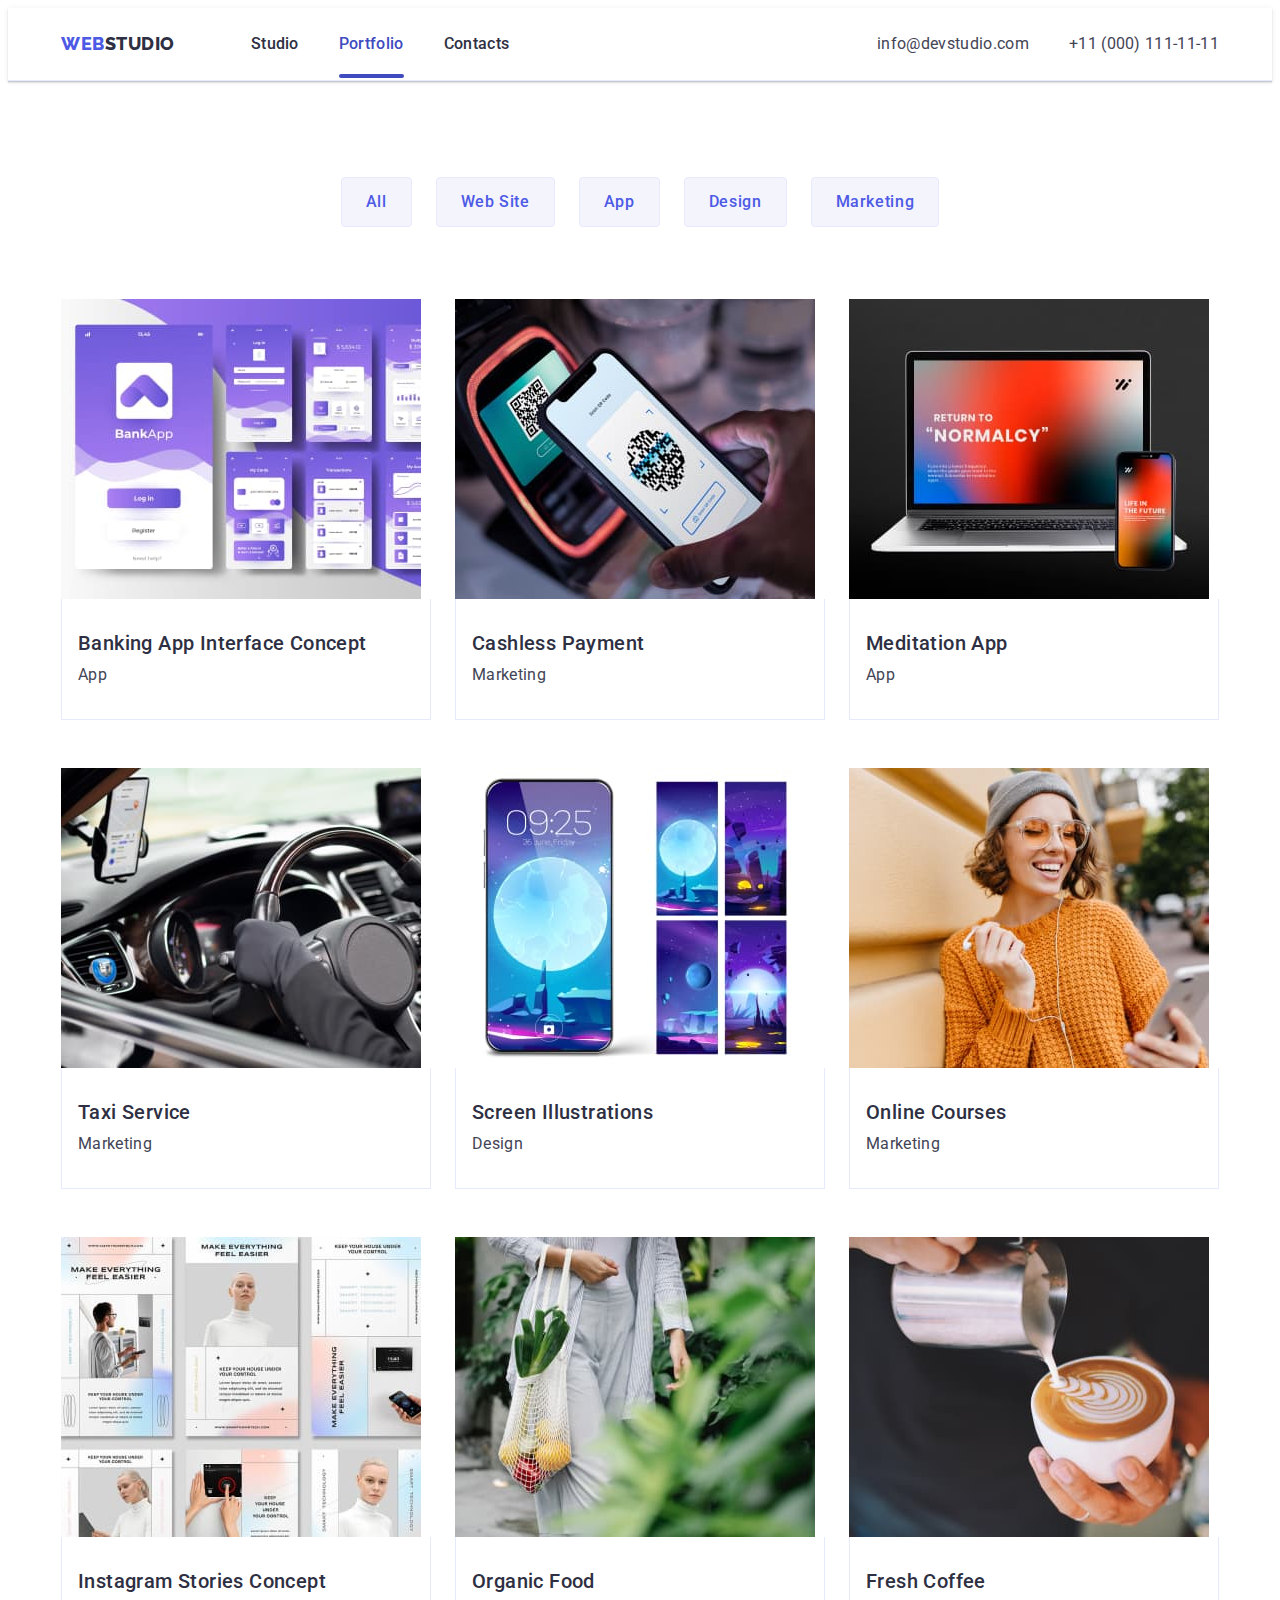
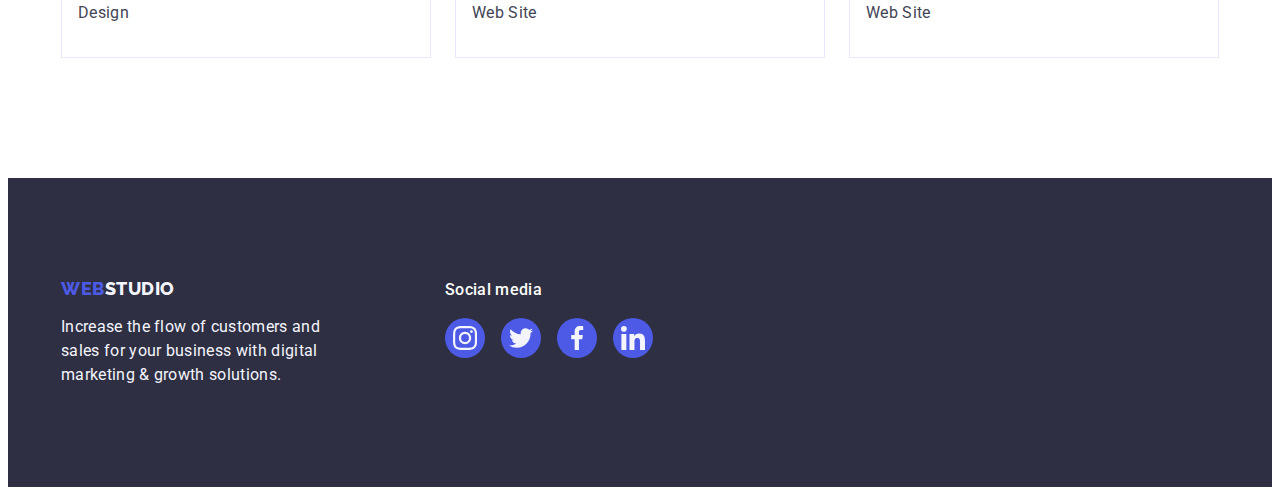
==== portfolio.html @ 6ff73c15 "Initial commit" ====
<!DOCTYPE html>
<html lang="en">
  <!-- HEAD -->

  <head>
    <meta charset="utf-8" />
    <meta name="description" content="a studio to promote your business" />
    <title>Portfolio</title>
    <link
      rel="stylesheet"
      href="https://cdnjs.cloudflare.com/ajax/libs/modern-normalize/2.0.0/modern-normalize.min.css"
      integrity="sha512-4xo8blKMVCiXpTaLzQSLSw3KFOVPWhm/TRtuPVc4WG6kUgjH6J03IBuG7JZPkcWMxJ5huwaBpOpnwYElP/m6wg=="
      crossorigin="anonymous"
      referrerpolicy="no-referrer"
    />
    <link rel="stylesheet" href="./css/styles.css" />
    <link rel="preconnect" href="https://fonts.googleapis.com" />
    <link rel="preconnect" href="https://fonts.gstatic.com" crossorigin />
    <link
      href="https://fonts.googleapis.com/css2?family=Raleway:wght@800&family=Roboto:wght@400;500;700;900&display=swap"
      rel="stylesheet"
    />
  </head>
  <!-- BODY -->

  <body>
    <!-- Header -->
    <header class="header-block">
      <div class="container header">
        <!-- Navigation links -->
        <nav class="nav-block">
          <!-- Logo link -->
          <a class="logo link" href="./index.html"
            >Web<span class="logo-part-two">Studio</span></a
          >
          <ul class="nav list">
            <li><a class="nav link" href="./index.html">Studio</a></li>
            <li>
              <a class="current nav link" href="./portfolio.html">Portfolio</a>
            </li>
            <li><a class="nav link" href="">Contacts</a></li>
          </ul>
        </nav>
        <address class="nav-address-block">
          <ul class="nav-address list">
            <li>
              <a class="address link" href="mailto:info@devstudio.com">
                info@devstudio.com</a
              >
            </li>
            <li>
              <a class="address link" href="tel:+110001111111"
                >+11 (000) 111-11-11</a
              >
            </li>
          </ul>
        </address>
      </div>
    </header>
    <!-- Main content -->
    <main>
      <section class="main-section">
        <div class="container main-portfolio">
          <h1 class="visually-hidden" hidden>Portfolio</h1>
          <!-- Filter button -->
          <ul class="filter-button list">
            <li><button class="all-btn" type="button">All</button></li>
            <li><button class="all-btn" type="button">Web Site</button></li>
            <li><button class="all-btn" type="button">App</button></li>
            <li><button class="all-btn" type="button">Design</button></li>
            <li><button class="all-btn" type="button">Marketing</button></li>
          </ul>
          <!-- Filter button results -->
          <ul class="row list">
            <li class="row-item">
              <a class="portfolio-photo-link link" href="">
                <div class="bestsellers-box">
                  <img
                    class="portfolio-img"
                    src="./images/portfolio/banking_img_1.jpg"
                    alt="Banking App Interface Concept"
                    width="360"
                    height="300"
                  />
                  <p class="owerlay">
                    14 Stylish and User-Friendly App Design Concepts · Task
                    Manager App · Calorie Tracker App · Exotic Fruit Ecommerce
                    App · Cloud Storage App
                  </p>
                </div>
                <div class="row-item-dscrp-container">
                  <h2 class="headline-fltr-results">
                    Banking App Interface Concept
                  </h2>
                  <p class="text-fltr-results">App</p>
                </div>
              </a>
            </li>
            <li class="row-item">
              <a class="portfolio-photo-link link" href="">
                <div class="bestsellers-box">
                <img
                  class="portfolio-img"
                  src="./images/portfolio/cashless_img_2.jpg"
                  alt="Cashless Payment"
                  width="360"
                  height="300"
                />
                <p class="owerlay">
                  14 Stylish and User-Friendly App Design Concepts · Task
                  Manager App · Calorie Tracker App · Exotic Fruit Ecommerce
                  App · Cloud Storage App
                </p>
              </div>
                <div class="row-item-dscrp-container">
                  <h2 class="headline-fltr-results">Cashless Payment</h2>
                  <p class="text-fltr-results">Marketing</p>
                </div>
              </a>
            </li>
            <li class="row-item">
              <a class="portfolio-photo-link link" href="">
                <div class="bestsellers-box">
                <img
                  class="portfolio-img"
                  src="./images/portfolio/meditation_img_3.jpg"
                  alt="Meditation App"
                  width="360"
                  height="300"
                />
                <p class="owerlay">
                  14 Stylish and User-Friendly App Design Concepts · Task
                  Manager App · Calorie Tracker App · Exotic Fruit Ecommerce
                  App · Cloud Storage App
                </p>
              </div>
                <div class="row-item-dscrp-container">
                  <h2 class="headline-fltr-results">Meditation App</h2>
                  <p class="text-fltr-results">App</p>
                </div>
              </a>
            </li>
            <li class="row-item">
              <a class="portfolio-photo-link link" href="">
                <div class="bestsellers-box">
                <img
                  class="portfolio-img"
                  src="./images/portfolio/taxi_img_4.jpg"
                  alt="Taxi Service"
                  width="360"
                  height="300"
                />
                <p class="owerlay">
                  14 Stylish and User-Friendly App Design Concepts · Task
                  Manager App · Calorie Tracker App · Exotic Fruit Ecommerce
                  App · Cloud Storage App
                </p>
              </div>
                <div class="row-item-dscrp-container">
                  <h2 class="headline-fltr-results">Taxi Service</h2>
                  <p class="text-fltr-results">Marketing</p>
                </div>
              </a>
            </li>
            <li class="row-item">
              <a class="portfolio-photo-link link" href="">
                <div class="bestsellers-box">
                <img
                  class="portfolio-img"
                  src="./images/portfolio/screen_img_5.jpg"
                  alt="Screen Illustrations"
                  width="360"
                  height="300"
                />
                <p class="owerlay">
                  14 Stylish and User-Friendly App Design Concepts · Task
                  Manager App · Calorie Tracker App · Exotic Fruit Ecommerce
                  App · Cloud Storage App
                </p>
              </div>
                <div class="row-item-dscrp-container">
                  <h2 class="headline-fltr-results">Screen Illustrations</h2>
                  <p class="text-fltr-results">Design</p>
                </div>
              </a>
            </li>
            <li class="row-item">
              <a class="portfolio-photo-link link" href="">
                <div class="bestsellers-box">
                <img
                  class="portfolio-img"
                  src="./images/portfolio/online_img_6.jpg"
                  alt="Online Courses"
                  width="360"
                  height="300"
                />
                <p class="owerlay">
                  14 Stylish and User-Friendly App Design Concepts · Task
                  Manager App · Calorie Tracker App · Exotic Fruit Ecommerce
                  App · Cloud Storage App
                </p>
              </div>
                <div class="row-item-dscrp-container">
                  <h2 class="headline-fltr-results">Online Courses</h2>
                  <p class="text-fltr-results">Marketing</p>
                </div>
              </a>
            </li>
            <li class="row-item">
              <a class="portfolio-photo-link link" href="">
                <div class="bestsellers-box">
                <img
                  class="portfolio-img"
                  src="./images/portfolio/instagram_img_7.jpg"
                  alt="Instagram Stories Concept"
                  width="360"
                  height="300"
                />
                <p class="owerlay">
                  14 Stylish and User-Friendly App Design Concepts · Task
                  Manager App · Calorie Tracker App · Exotic Fruit Ecommerce
                  App · Cloud Storage App
                </p>
              </div>
                <div class="row-item-dscrp-container">
                  <h2 class="headline-fltr-results">
                    Instagram Stories Concept
                  </h2>
                  <p class="text-fltr-results">Design</p>
                </div>
              </a>
            </li>
            <li class="row-item">
              <a class="portfolio-photo-link link" href="">
                <div class="bestsellers-box">
                <img
                  class="portfolio-img"
                  src="./images/portfolio/organic_img_8.jpg"
                  alt="Organic Food"
                  width="360"
                  height="300"
                />
                <p class="owerlay">
                  14 Stylish and User-Friendly App Design Concepts · Task
                  Manager App · Calorie Tracker App · Exotic Fruit Ecommerce
                  App · Cloud Storage App
                </p>
              </div>
                <div class="row-item-dscrp-container">
                  <h2 class="headline-fltr-results">Organic Food</h2>
                  <p class="text-fltr-results">Web Site</p>
                </div>
              </a>
            </li>
            <li class="row-item">
              <a class="portfolio-photo-link link" href="">
                <div class="bestsellers-box">
                <img
                  class="portfolio-img"
                  src="./images/portfolio/fresh_coffee_img_9.jpg"
                  alt="Fresh Coffee"
                  width="360"
                  height="300"
                />
                <p class="owerlay">
                  14 Stylish and User-Friendly App Design Concepts · Task
                  Manager App · Calorie Tracker App · Exotic Fruit Ecommerce
                  App · Cloud Storage App
                </p>
              </div>
                <div class="row-item-dscrp-container">
                  <h2 class="headline-fltr-results">Fresh Coffee</h2>
                  <p class="text-fltr-results">Web Site</p>
                </div>
              </a>
            </li>
          </ul>
        </div>
      </section>
    </main>
    <!-- Footer content -->
    <footer class="footer-section">
      <div class="container footer">
        <!-- Logo link -->
        <div class="footer-content">
          <a class="logo-footer link" href="./index.html"
            >Web<span class="footer-logo-part-two">Studio</span></a
          >
          <!-- Footer text -->
          <p class="footer-text">
            Increase the flow of customers and sales for your business with
            digital marketing & growth solutions.
          </p>
        </div>
        <div class="social-media-box">
          <p class="social-media-subtitle">Social media</p>
          <ul class="social-media-list list">
            <li class="social-media-item">
              <a class="social-media-icon-link" href="">
                <svg class="social-icon" width="24" height="24">
                  <use href="./images/icons.svg#icon-instagram"></use>
                </svg>
              </a>
            </li>
            <li class="social-media-item">
              <a class="social-media-icon-link" href="">
                <svg class="social-icon" width="24" height="24">
                  <use href="./images/icons.svg#icon-twitter"></use>
                </svg>
              </a>
            </li>
            <li class="social-media-item">
              <a class="social-media-icon-link" href="">
                <svg class="social-icon" width="24" height="24">
                  <use href="./images/icons.svg#icon-facebook"></use>
                </svg>
              </a>
            </li>
            <li class="social-media-item">
              <a class="social-media-icon-link" href="">
                <svg class="social-icon" width="24" height="24">
                  <use href="./images/icons.svg#icon-linkedinfooter"></use>
                </svg>
              </a>
            </li>
          </ul>
        </div>
      </div>
    </footer>
  </body>
</html>
---- css/styles.css ----
/* ROOT COLOR */
:root {
  --Iris: #4d5ae5;
  --OCEAN: #404bbf;
  --NAVY-BLUE: #2e2f42;
  --GREEN: #31d0aa;
  --SLATE: #434455;
  --LIGHT-SLATE: #8e8f99;
  --cornflower: #e7e9fc;
  --cloud: #f4f4fd;
  --NAVY-BLUE-modal: #2e2f42;
  --GREY: #2e2f42;
  --WHITE: #ffffff;
  --Dairy: #fcfcfc;
  --animation: 250ms cubic-bezier(0.4, 0, 0.2, 1);
}
/* BODY MAIN STYLES */
body {
  font-family: 'Roboto', sans-serif;
  color: var(--SLATE);
  background-color: var(--WHITE);
}
.link {
  text-decoration: none;
}
.list {
  list-style: none;
}
li {
  list-style: none;
}
h1,
h2,
h3,
p {
  margin: 0;
}
ul {
  margin: 0;
  padding: 0;
}
img {
  display: block;
}
.container {
  width: 1158px;
  margin: 0 auto;
  padding: 0 15px;
}
/* HOVER AND FOCUS */
.link:hover,
.link:focus,
.list > li > a:hover,
.list > li > a:focus {
  color: var(--OCEAN);
}

/* BUTTONS */
button {
  cursor: pointer;
}
.ord-btn {
  display: block;
  color: var(--white, #fff);
  font-size: 16px;
  font-weight: 500;
  line-height: 1.5;
  letter-spacing: 0.04em;
  background: var(--iris, #4d5ae5);
  font-family: 'Roboto', sans-serif;
  align-items: flex-start;
  gap: 10px;
  border: none;
  border-radius: 4px;
  box-shadow: 0px 4px 4px 0px rgba(0, 0, 0, 0.15);
  min-width: 169px;
  height: 56px;
  margin: 0 auto;
  transition: background-color var(--animation);
}
.ord-btn:hover,
.ord-btn:focus {
  color: var(--WHITE);
  background-color: var(--OCEAN);
}

/* HEADER MAIN STYLES */
.header-block {
  flex-shrink: 0;
  border-bottom: 1px solid var(--cornflower, #e7e9fc);
  background: var(--white, #fff);
  box-shadow: 0px 2px 1px rgba(46, 47, 66, 0.08),
    0px 1px 1px rgba(46, 47, 66, 0.16), 0px 1px 6px rgba(46, 47, 66, 0.08);
}
.container.header {
  display: flex;
}

.nav-block {
  display: flex;
  align-items: center;
}
.nav.list {
  display: flex;
  gap: 40px;
  padding: 24px 0;
}
.nav.link {
  padding: 24px 0;
}
.nav-address.list {
  display: flex;
  gap: 40px;
  align-items: center;
  padding: 24px 0;
}
.logo {
  margin-right: 76px;
  color: var(--iris, #4d5ae5);
  font-family: 'Raleway', sans-serif;
  font-size: 18px;
  font-weight: 800;
  line-height: 1.17;
  letter-spacing: 0.03em;
  text-transform: uppercase;
}
.logo-part-two {
  color: var(--NAVY-BLUE);
}
.logo-footer {
  display: inline-block;
  margin-bottom: 16px;
  color: var(--iris, #4d5ae5);
  font-family: 'Raleway', sans-serif;
  font-size: 18px;
  font-weight: 800;
  line-height: 1.17;
  letter-spacing: 0.03em;
  text-transform: uppercase;
}
.footer-logo-part-two {
  color: var(--cloud);
}
.nav {
  position: relative;
  color: var(--navyblue, #2e2f42);

  font-size: 16px;
  font-style: normal;
  font-weight: 500;
  line-height: 1.5;
  letter-spacing: 0.02em;
  transition: color var(--animation);
}
.current {
  color: var(--OCEAN);
}
.current::after {
  content: '';
  position: absolute;
  left: 0;
  bottom: -1px;
  width: 100%;
  height: 4px;
  color: var(--OCEAN);
  background-color: var(--OCEAN);
  border-radius: 2px;
  border: var(--ocean, #404bbf);
}
.nav-address-block {
  font-style: normal;
  margin-left: auto;
}
.address {
  color: var(--SLATE);
  font-size: 16px;
  font-weight: 400;
  line-height: 1.5;
  letter-spacing: 0.02em;
  transition: color var(--animation);
}
/* MAIN STYLES HOMEPAGE */
/* order-section */
.order-section {
  max-width: 1440px;
  margin: auto;
  padding: 188px 0;
  background: var(--navyblue, #2e2f42);
  background-image: linear-gradient(
      rgba(46, 47, 66, 0.7),
      rgba(46, 47, 66, 0.7)
    ),
    url(../images/hero/people-office1.jpg);
  background-repeat: no-repeat;
  background-position: center;
  background-size: cover;

  color: var(--WHITE);
  display: block;
}
.headline-one {
  color: var(--white, #fff);
  font-size: 56px;
  font-weight: 700;
  line-height: 1.07;
  letter-spacing: 0.02em;
  text-align: center;
  max-width: 496px;
  margin: 0 auto;
  margin-bottom: 48px;
}
/* service-description-section */
.service-description-section {
  padding: 120px 0;
}
.visually-hidden {
  position: absolute;
  width: 1px;
  height: 1px;
  margin: -1px;
  border: 0;
  padding: 0;
  white-space: nowrap;
  clip-path: inset(100%);
  clip: rect(0 0 0 0);
  overflow: hidden;
}
.container.service {
  flex-shrink: 0;
}
.service-description-item {
  width: calc((100% - 72px) / 4);
}
.icon-descrsption-blok {
  width: 264px;
  height: 112px;
  display: flex;
  margin-bottom: 8px;
  align-items: center;
  justify-content: center;
  flex-shrink: 0;
  border-radius: 4px;
  background: var(--cloud, #f4f4fd);
}
.service-description {
  display: flex;
  gap: 24px;
  justify-content: center;
  flex-wrap: wrap;
}
.service-description-text {
  color: var(--slate, #434455);
  font-size: 16px;
  font-weight: 400;
  line-height: 1.5;
  letter-spacing: 0.02em;
}
/* product-image-section */
.product-image-section {
  padding-bottom: 120px;
}
.container.product-image {
  display: block;
  flex-shrink: 0;
}
.product-img {
  width: 360px;
  height: 300px;
}
.product-img-list {
  display: flex;
  gap: 24px;
  flex-wrap: wrap;
}
.headline-two {
  color: var(--navyblue, #2e2f42);
  font-size: 36px;
  font-weight: 700;
  line-height: 1.11;
  letter-spacing: 0.02em;
  text-transform: capitalize;
  text-align: center;
  margin-bottom: 72px;
}
.product-image-item {
  display: inline-flex;
  flex-direction: column;
  align-items: flex-start;
  width: calc((100% - 48px) / 3);
}
/* team-list-section */
.team-list-section {
  padding: 120px 0;
  background: var(--cloud, #f4f4fd);
}
.item-container {
  padding: 32px 0;
}
.team {
  display: flex;
  gap: 24px;
  flex-wrap: wrap;
}
.team-item {
  border-radius: 0px 0px 4px 4px;
  background: var(--white, #fff);
  box-shadow: 0px 2px 1px 0px rgba(46, 47, 66, 0.08),
    0px 1px 1px 0px rgba(46, 47, 66, 0.16),
    0px 1px 6px 0px rgba(46, 47, 66, 0.08);
  width: calc((100% - 72px) / 4);
}
.headline-three {
  color: var(--navyblue, #2e2f42);
  font-size: 20px;
  font-weight: 500;
  line-height: 1.2;
  letter-spacing: 0.02em;
  margin-bottom: 8px;
}
.team-title {
  color: var(--navyblue, #2e2f42);
  font-size: 20px;
  font-weight: 500;
  line-height: 1.2;
  letter-spacing: 0.02em;
  margin-bottom: 8px;
  text-align: center;
}
.team-text {
  color: var(--slate, #434455);
  font-size: 16px;
  font-weight: 400;
  line-height: 1.5;
  letter-spacing: 0.02em;
  text-align: center;
  margin-bottom: 8px;
}

.icon-socials-item {
  display: inline;
}
.icon-socials-list.list {
  display: flex;
  justify-content: center;
  align-items: center;
  gap: 24px;
}
.icon-social {
  fill: var(--cloud);
}
.icon-socials-link {
  display: flex;
  justify-content: center;
  align-items: center;
  width: 40px;
  height: 40px;

  background-color: var(--Iris);
  border-radius: 50%;

  transition: background-color var(--animation);
}
.icon-socials-link:hover,
.icon-socials-link:focus {
  cursor: pointer;
  background-color: var(--OCEAN);
}

/* Costomes section */
.customers-section {
  padding: 120px 0;
}
.customers-section-box {
  display: block;
}
.costomers-title {
  margin-bottom: 72px;
  color: var(--navyblue, #2e2f42);
  text-align: center;
  font-size: 36px;
  font-style: normal;
  font-weight: 700;
  line-height: 1.11;

  letter-spacing: 0.02em;
  text-transform: capitalize;
}
.costomers-icon-list {
  display: flex;
  gap: 24px;
}
.costomers-icon-list .list {
  width: calc((100% - 120px) / 6);
  height: 88px;
}

.costomers-icon-link {
  display: flex;
  width: 100%;
  height: 100%;
  align-items: center;
  justify-content: center;
  color: var(--LIGHT-SLATE);
  border: 1px solid var(--lightslate, #8e8f99);
  border-radius: 4px;
  transition: border-color var(--animation), color var(--animation);
}
.costomers-icon-link:hover,
.costomers-icon-link:focus {
  cursor: pointer;
  fill: var(--OCEAN);
  border: 1px solid var(--lightslate, var(--OCEAN));
}
.costomers-icon {
  fill: currentColor;
}

/* SECTION STYLES PORTFOLIO PAGE */
.main-section {
  padding-top: 96px;
  padding-bottom: 120px;
}
.main-portfolio .list {
  display: flex;
}
.row {
  flex-wrap: wrap;
  row-gap: 48px;
  column-gap: 24px;
  justify-content: center;
}
.row-item {
  width: calc((100% - 48px) / 3);
  background: var(--white, #fff);
}
.filter-button {
  justify-content: center;
  gap: 24px;
  margin-bottom: 72px;
}
.all-btn {
  color: var(--iris, #4d5ae5);
  font-family: 'Roboto', sans-serif;
  font-size: 16px;
  font-weight: 500;
  line-height: 1.5;
  letter-spacing: 0.04em;
  background: var(--cloud, #f4f4fd);
  padding: 12px 24px;
  border: 1px solid #e7e9fc;
  border-radius: 4px;
  transition: color var(--animation), background-color var(--animation),
    border-color var(--animation), box-shadow var(--animation);
}
.all-btn:hover,
.all-btn:focus {
  border: 1px solid transparent;
  color: var(--WHITE);
  background-color: var(--OCEAN);
  box-shadow: 0px 3px 1px rgba(0, 0, 0, 0.1), 0px 2px 1px rgba(0, 0, 0, 0.08),
    0px 2px 2px rgba(0, 0, 0, 0.12);
}
.row-item-dscrp-container {
  padding: 32px 16px;
  border: 1px solid var(--cornflower, #e7e9fc);
  border-top: none;
}
.portfolio-photo-link {
  display: block;
  transition: box-shadow var(--animation);
}
.portfolio-photo-link:hover,
.portfolio-photo-link:focus {
  box-shadow: 0px 1px 6px rgba(46, 47, 66, 0.08),
    0px 1px 1px rgba(46, 47, 66, 0.16), 0px 2px 1px rgba(46, 47, 66, 0.08);
}
.portfolio-photo-link:hover .owerlay {
  transform: translateY(0%);
}
.portfolio-photo-link:focus .owerlay {
  transform: translateY(0%);
}
.bestsellers-box {
  position: relative;
  overflow: hidden;
}
.portfolio-img {
  width: 360px;
  height: 300px;
  flex-shrink: 0;
}
.owerlay {
  position: absolute;
  top: 0;
  font-size: 16px;
  line-height: 1.5;
  letter-spacing: 0.02em;
  color: var(--cloud);
  padding: 40px 32px;
  background-color: var(--Iris);
  width: 100%;
  height: 100%;
  transform: translateY(100%);
  transition: transform var(--animation);
}
.overlay::before {
  content: '';
  position: absolute;
  top: 0;
  left: 0;
  z-index: -1;
  width: 100%;
  height: 100%;
}
.headline-fltr-results {
  color: var(--navyblue, #2e2f42);
  font-size: 20px;
  font-weight: 500;
  line-height: 1.2;
  letter-spacing: 0.02em;
  margin-bottom: 8px;
}
.text-fltr-results {
  color: var(--slate, #434455);
  font-size: 16px;
  font-weight: 400;
  line-height: 1.5;
  letter-spacing: 0.02em;
}
/* FOOTER */
.footer-section {
  padding: 100px 0;
  background: var(--navyblue, #2e2f42);
}
.footer-content {
  align-items: baseline;
  margin-right: 120px;
}
.footer-text {
  color: var(--cloud, #f4f4fd);
  font-size: 16px;
  font-style: normal;
  font-weight: 400;
  line-height: 24px;
  letter-spacing: 0.32px;
}
.footer {
  display: flex;
  align-items: baseline;
}
.logo-footer {
  display: inline-block;
  margin-bottom: 16px;
}
.footer-text {
  display: block;
  width: 264px;
}
.social-media-box {
}

.social-media-subtitle {
  margin-bottom: 16px;
  color: var(--white, #fff);

  font-size: 16px;
  font-weight: 500;
  line-height: 1.5;
  letter-spacing: 0.02em;
}
.social-media-list.list {
  display: flex;
  gap: 16px;
}
.social-media-item {
  width: 40px;
  height: 40px;
}
.social-media-icon-link {
  display: flex;
  justify-content: center;
  align-items: center;
  width: 100%;
  height: 100%;

  background-color: var(--Iris);
  border-radius: 50%;
  transition: background-color var(--animation);

  fill: var(--CLOUD);
}

.social-media-icon-link:hover,
.social-media-icon-link:focus {
  background-color: var(--GREEN);
}
.social-icon {
  fill: var(--cloud);
}
/* Modal window*/
.backdrop {
  position: fixed;
  top: 0;
  left: 0;

  width: 100%;
  height: 100%;

  background-color: var(--navyblue-modal, rgba(46, 47, 66, 0.4));
  backdrop-filter: blur(1px);

  transition: opacity var(--animation), visibility var(--animation);
}
.backdrop.is-hidden {
  opacity: 0;
  visibility: hidden;
  pointer-events: none;
}
.modal {
  position: absolute;
  top: 50%;
  left: 50%;
  transform: translate(-50%, -50%) scale(1);

  width: 408px;
  min-height: 584px;
  flex-shrink: 0;
  padding: 0 24px 24px 24px;

  border-radius: 4px;
  background: var(--dairy, #fcfcfc);
  box-shadow: 0px 2px 1px 0px rgba(0, 0, 0, 0.2),
    0px 1px 3px 0px rgba(0, 0, 0, 0.12), 0px 1px 1px 0px rgba(0, 0, 0, 0.14);
  transition: transform var(--animation);
}
.backdrop.is-hidden .modal {
  transform: translateX(-50%) translateY(-70%);
  opacity: 1;
}
.modal-btn {
  position: absolute;
  top: 24px;
  right: 24px;
  display: flex;
  justify-content: center;
  align-items: center;
  width: 24px;
  height: 24px;
  padding: 0;
  background-color: var(--cornflower, #e7e9fc);
  stroke-width: 1px;
  border-radius: 50%;
  border: 1px solid rgba(0, 0, 0, 0.1);
  transition: background-color var(--animation), border var(--animation);
}
.modal-btn:hover,
.modal-btn:focus {
  border: none;
  fill: var(--WHITE);
  background-color: var(--ocean, #404bbf);
}
.modal-btn-icon {
  cursor: pointer;
  transition: fill var(--animation);
}
.mobal-title {
  display: block;
  margin-top: 72px;
  margin-bottom: 16px;
  width: 360px;
  color: var(--navyblue, #2e2f42);
  text-align: center;

  font-size: 16px;
  font-style: normal;
  font-weight: 500;
  line-height: 24px;
  letter-spacing: 0.32px;
}
.modal-form {
}
.modal-form-box {
  display: block;
  position: relative;
  margin-bottom: 8px;
}
.modal-form-label {
  display: block;
  margin-bottom: 8px;
}
.modal-form-label-text {
  display: block;
  margin-bottom: 4px;
  color: var(--lightslate, #8e8f99);

  line-height: 14px;
  letter-spacing: 0.48px;
}
.modal-input {
  width: 100%;
  height: 40px;
  padding: 8px 0 8px 38px;

  font-size: 18px;

  border-radius: 4px;
  outline: transparent;
  border: 1px solid var(--navyblue-modal, rgba(46, 47, 66, 0.4));
  transition: border-color var(--animation);
}
.modal-input:focus {
  border-color: var(--iris, #4d5ae5);
}
.modal-icon {
  position: absolute;
  bottom: 8px;
  left: 16px;
  fill: var(--NAVY-BLUE);
  transition: fill var(--animation);
}
.modal-input:focus + .modal-icon {
  fill: var(--Iris);
}
.modal-comment {
  width: 100%;
  height: 120px;
  resize: none;

  padding-top: 8px;
  padding-left: 16px;

  font-size: 18px;

  border-radius: 4px;
  outline: transparent;
  border: 1px solid var(--navyblue-modal, rgba(46, 47, 66, 0.4));
  transition: border-color var(--animation);
}
.modal-comment:focus {
  border-color: var(--iris, #4d5ae5);
}
.modal-btn-send {
  display: block;
  padding: 16px 32px;
  align-items: flex-start;
  gap: 10px;

  color: var(--white, #FFF);
  text-align: center;
  /* Button Text */
 
  font-size: 16px;
 
  font-weight: 500;
  line-height: 24px; /* 150% */
  letter-spacing: 0.64px;

  border-radius: 4px;
  background: var(--iris, #4d5ae5);
  box-shadow: 0px 4px 4px 0px rgba(0, 0, 0, 0.15);
}
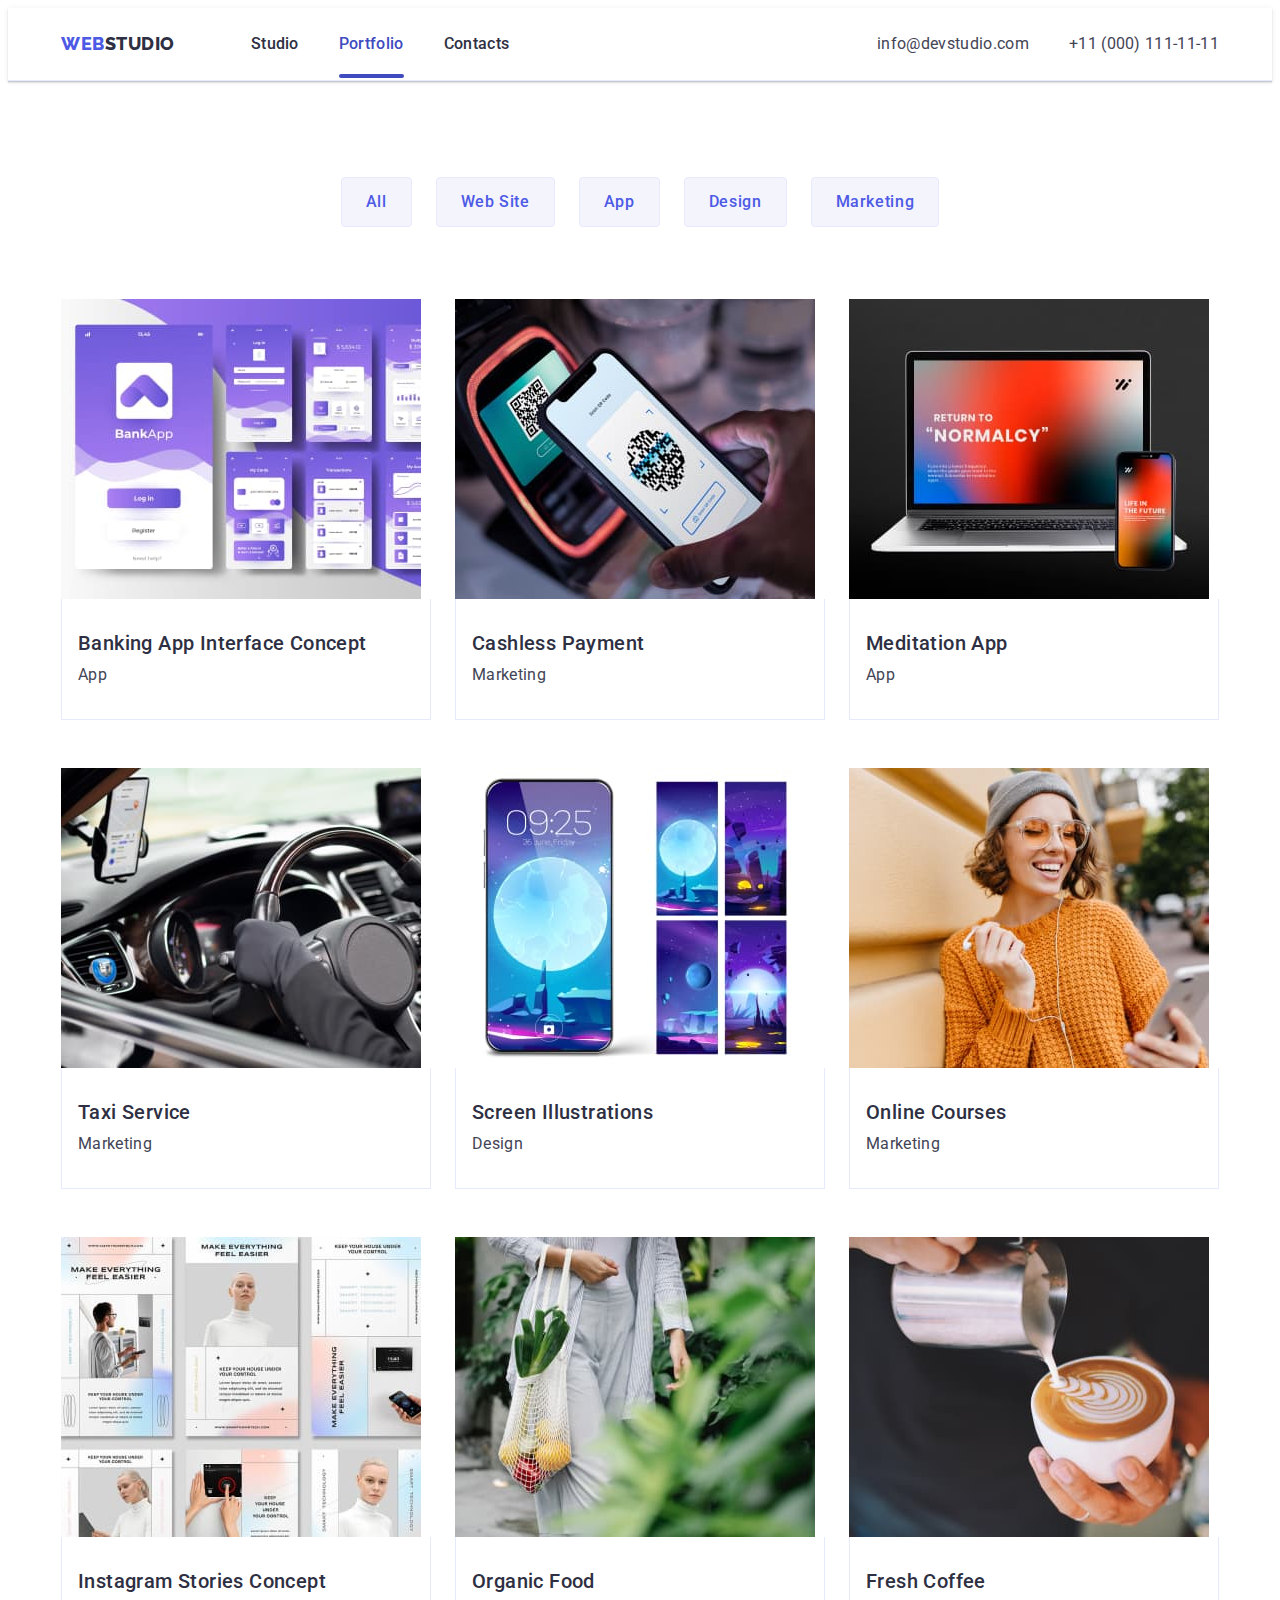
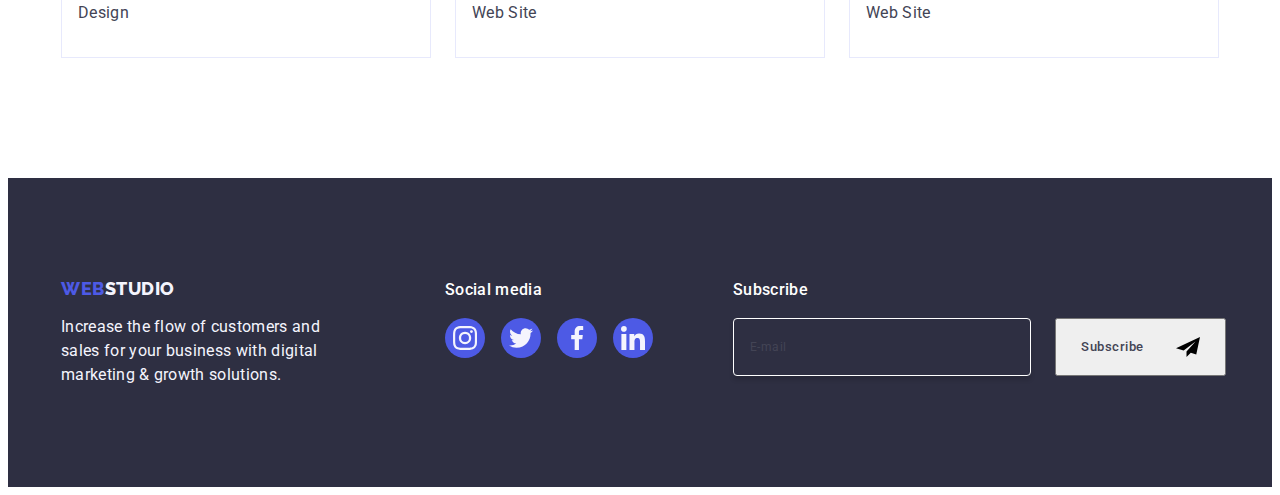
==== commit f76f76bc: "footer" ====
--- a/portfolio.html
+++ b/portfolio.html
@@ -99,19 +99,19 @@
             <li class="row-item">
               <a class="portfolio-photo-link link" href="">
                 <div class="bestsellers-box">
-                <img
-                  class="portfolio-img"
-                  src="./images/portfolio/cashless_img_2.jpg"
-                  alt="Cashless Payment"
-                  width="360"
-                  height="300"
-                />
-                <p class="owerlay">
-                  14 Stylish and User-Friendly App Design Concepts · Task
-                  Manager App · Calorie Tracker App · Exotic Fruit Ecommerce
-                  App · Cloud Storage App
-                </p>
-              </div>
+                  <img
+                    class="portfolio-img"
+                    src="./images/portfolio/cashless_img_2.jpg"
+                    alt="Cashless Payment"
+                    width="360"
+                    height="300"
+                  />
+                  <p class="owerlay">
+                    14 Stylish and User-Friendly App Design Concepts · Task
+                    Manager App · Calorie Tracker App · Exotic Fruit Ecommerce
+                    App · Cloud Storage App
+                  </p>
+                </div>
                 <div class="row-item-dscrp-container">
                   <h2 class="headline-fltr-results">Cashless Payment</h2>
                   <p class="text-fltr-results">Marketing</p>
@@ -121,19 +121,19 @@
             <li class="row-item">
               <a class="portfolio-photo-link link" href="">
                 <div class="bestsellers-box">
-                <img
-                  class="portfolio-img"
-                  src="./images/portfolio/meditation_img_3.jpg"
-                  alt="Meditation App"
-                  width="360"
-                  height="300"
-                />
-                <p class="owerlay">
-                  14 Stylish and User-Friendly App Design Concepts · Task
-                  Manager App · Calorie Tracker App · Exotic Fruit Ecommerce
-                  App · Cloud Storage App
-                </p>
-              </div>
+                  <img
+                    class="portfolio-img"
+                    src="./images/portfolio/meditation_img_3.jpg"
+                    alt="Meditation App"
+                    width="360"
+                    height="300"
+                  />
+                  <p class="owerlay">
+                    14 Stylish and User-Friendly App Design Concepts · Task
+                    Manager App · Calorie Tracker App · Exotic Fruit Ecommerce
+                    App · Cloud Storage App
+                  </p>
+                </div>
                 <div class="row-item-dscrp-container">
                   <h2 class="headline-fltr-results">Meditation App</h2>
                   <p class="text-fltr-results">App</p>
@@ -143,19 +143,19 @@
             <li class="row-item">
               <a class="portfolio-photo-link link" href="">
                 <div class="bestsellers-box">
-                <img
-                  class="portfolio-img"
-                  src="./images/portfolio/taxi_img_4.jpg"
-                  alt="Taxi Service"
-                  width="360"
-                  height="300"
-                />
-                <p class="owerlay">
-                  14 Stylish and User-Friendly App Design Concepts · Task
-                  Manager App · Calorie Tracker App · Exotic Fruit Ecommerce
-                  App · Cloud Storage App
-                </p>
-              </div>
+                  <img
+                    class="portfolio-img"
+                    src="./images/portfolio/taxi_img_4.jpg"
+                    alt="Taxi Service"
+                    width="360"
+                    height="300"
+                  />
+                  <p class="owerlay">
+                    14 Stylish and User-Friendly App Design Concepts · Task
+                    Manager App · Calorie Tracker App · Exotic Fruit Ecommerce
+                    App · Cloud Storage App
+                  </p>
+                </div>
                 <div class="row-item-dscrp-container">
                   <h2 class="headline-fltr-results">Taxi Service</h2>
                   <p class="text-fltr-results">Marketing</p>
@@ -165,19 +165,19 @@
             <li class="row-item">
               <a class="portfolio-photo-link link" href="">
                 <div class="bestsellers-box">
-                <img
-                  class="portfolio-img"
-                  src="./images/portfolio/screen_img_5.jpg"
-                  alt="Screen Illustrations"
-                  width="360"
-                  height="300"
-                />
-                <p class="owerlay">
-                  14 Stylish and User-Friendly App Design Concepts · Task
-                  Manager App · Calorie Tracker App · Exotic Fruit Ecommerce
-                  App · Cloud Storage App
-                </p>
-              </div>
+                  <img
+                    class="portfolio-img"
+                    src="./images/portfolio/screen_img_5.jpg"
+                    alt="Screen Illustrations"
+                    width="360"
+                    height="300"
+                  />
+                  <p class="owerlay">
+                    14 Stylish and User-Friendly App Design Concepts · Task
+                    Manager App · Calorie Tracker App · Exotic Fruit Ecommerce
+                    App · Cloud Storage App
+                  </p>
+                </div>
                 <div class="row-item-dscrp-container">
                   <h2 class="headline-fltr-results">Screen Illustrations</h2>
                   <p class="text-fltr-results">Design</p>
@@ -187,19 +187,19 @@
             <li class="row-item">
               <a class="portfolio-photo-link link" href="">
                 <div class="bestsellers-box">
-                <img
-                  class="portfolio-img"
-                  src="./images/portfolio/online_img_6.jpg"
-                  alt="Online Courses"
-                  width="360"
-                  height="300"
-                />
-                <p class="owerlay">
-                  14 Stylish and User-Friendly App Design Concepts · Task
-                  Manager App · Calorie Tracker App · Exotic Fruit Ecommerce
-                  App · Cloud Storage App
-                </p>
-              </div>
+                  <img
+                    class="portfolio-img"
+                    src="./images/portfolio/online_img_6.jpg"
+                    alt="Online Courses"
+                    width="360"
+                    height="300"
+                  />
+                  <p class="owerlay">
+                    14 Stylish and User-Friendly App Design Concepts · Task
+                    Manager App · Calorie Tracker App · Exotic Fruit Ecommerce
+                    App · Cloud Storage App
+                  </p>
+                </div>
                 <div class="row-item-dscrp-container">
                   <h2 class="headline-fltr-results">Online Courses</h2>
                   <p class="text-fltr-results">Marketing</p>
@@ -209,19 +209,19 @@
             <li class="row-item">
               <a class="portfolio-photo-link link" href="">
                 <div class="bestsellers-box">
-                <img
-                  class="portfolio-img"
-                  src="./images/portfolio/instagram_img_7.jpg"
-                  alt="Instagram Stories Concept"
-                  width="360"
-                  height="300"
-                />
-                <p class="owerlay">
-                  14 Stylish and User-Friendly App Design Concepts · Task
-                  Manager App · Calorie Tracker App · Exotic Fruit Ecommerce
-                  App · Cloud Storage App
-                </p>
-              </div>
+                  <img
+                    class="portfolio-img"
+                    src="./images/portfolio/instagram_img_7.jpg"
+                    alt="Instagram Stories Concept"
+                    width="360"
+                    height="300"
+                  />
+                  <p class="owerlay">
+                    14 Stylish and User-Friendly App Design Concepts · Task
+                    Manager App · Calorie Tracker App · Exotic Fruit Ecommerce
+                    App · Cloud Storage App
+                  </p>
+                </div>
                 <div class="row-item-dscrp-container">
                   <h2 class="headline-fltr-results">
                     Instagram Stories Concept
@@ -233,19 +233,19 @@
             <li class="row-item">
               <a class="portfolio-photo-link link" href="">
                 <div class="bestsellers-box">
-                <img
-                  class="portfolio-img"
-                  src="./images/portfolio/organic_img_8.jpg"
-                  alt="Organic Food"
-                  width="360"
-                  height="300"
-                />
-                <p class="owerlay">
-                  14 Stylish and User-Friendly App Design Concepts · Task
-                  Manager App · Calorie Tracker App · Exotic Fruit Ecommerce
-                  App · Cloud Storage App
-                </p>
-              </div>
+                  <img
+                    class="portfolio-img"
+                    src="./images/portfolio/organic_img_8.jpg"
+                    alt="Organic Food"
+                    width="360"
+                    height="300"
+                  />
+                  <p class="owerlay">
+                    14 Stylish and User-Friendly App Design Concepts · Task
+                    Manager App · Calorie Tracker App · Exotic Fruit Ecommerce
+                    App · Cloud Storage App
+                  </p>
+                </div>
                 <div class="row-item-dscrp-container">
                   <h2 class="headline-fltr-results">Organic Food</h2>
                   <p class="text-fltr-results">Web Site</p>
@@ -255,19 +255,19 @@
             <li class="row-item">
               <a class="portfolio-photo-link link" href="">
                 <div class="bestsellers-box">
-                <img
-                  class="portfolio-img"
-                  src="./images/portfolio/fresh_coffee_img_9.jpg"
-                  alt="Fresh Coffee"
-                  width="360"
-                  height="300"
-                />
-                <p class="owerlay">
-                  14 Stylish and User-Friendly App Design Concepts · Task
-                  Manager App · Calorie Tracker App · Exotic Fruit Ecommerce
-                  App · Cloud Storage App
-                </p>
-              </div>
+                  <img
+                    class="portfolio-img"
+                    src="./images/portfolio/fresh_coffee_img_9.jpg"
+                    alt="Fresh Coffee"
+                    width="360"
+                    height="300"
+                  />
+                  <p class="owerlay">
+                    14 Stylish and User-Friendly App Design Concepts · Task
+                    Manager App · Calorie Tracker App · Exotic Fruit Ecommerce
+                    App · Cloud Storage App
+                  </p>
+                </div>
                 <div class="row-item-dscrp-container">
                   <h2 class="headline-fltr-results">Fresh Coffee</h2>
                   <p class="text-fltr-results">Web Site</p>
@@ -325,6 +325,25 @@
             </li>
           </ul>
         </div>
+        <div class="footer-container-subsckribe">
+          <p class="subsckribe-item">Subscribe</p>
+          <form class="subsckribe-form" name="subsckribe-form">
+            <label class="subsckribe-form-label">
+              <input
+                class="subsckribe-form-input"
+                type="email"
+                name="subsckribe-form-email"
+                placeholder="E-mail"
+              />
+            </label>
+            <button class="button footer-button" type="submit">
+              Subscribe
+              <svg class="footer-button-icon" width="24" height="24">
+                <use href="./images/icons.svg#icon-frame-footer"></use>
+              </svg>
+            </button>
+          </form>
+        </div>
       </div>
     </footer>
   </body>
--- a/css/styles.css
+++ b/css/styles.css
@@ -13,6 +13,8 @@
   --WHITE: #ffffff;
   --Dairy: #fcfcfc;
   --animation: 250ms cubic-bezier(0.4, 0, 0.2, 1);
+  --primary-line-height: 1.5;
+  --primary-letter-spacing: 0.02em;
 }
 /* BODY MAIN STYLES */
 body {
@@ -68,8 +70,6 @@
   letter-spacing: 0.04em;
   background: var(--iris, #4d5ae5);
   font-family: 'Roboto', sans-serif;
-  align-items: flex-start;
-  gap: 10px;
   border: none;
   border-radius: 4px;
   box-shadow: 0px 4px 4px 0px rgba(0, 0, 0, 0.15);
@@ -557,6 +557,7 @@
   width: 264px;
 }
 .social-media-box {
+  margin-right: 80px;
 }
 
 .social-media-subtitle {
@@ -596,6 +597,59 @@
 }
 .social-icon {
   fill: var(--cloud);
+}
+/* Footer subsckribe form */
+.subsckribe-item {
+  color: var(--WHITE);
+  font-weight: 500;
+  line-height: 1.5;
+  letter-spacing: var(--primary-letter-spacing);
+  margin-bottom: 16px;
+}
+.subsckribe-form {
+  display: flex;
+  gap: 24px;
+}
+.subsckribe-form-input {
+  width: 264px;
+  height: 40px;
+  border-radius: 4px;
+  border: 1px solid var(--WHITE);
+  box-shadow: 0px 4px 4px 0px rgba(0, 0, 0, 0.15);
+  background-color: transparent;
+  padding: 8px 16px;
+  color: var(--primary-white-color);
+  font-size: 12px;
+  line-height: var(--primary-line-height);
+  letter-spacing: 0.04em;
+  transition: border-color 250ms cubic-bezier(0.4, 0, 0.2, 1);
+  outline: transparent;
+}
+
+.subsckribe-form-input:focus {
+  border-color: var(--OCEAN);
+}
+
+.subsckribe-form-input::placeholder {
+  color: currentColor;
+}
+.footer-button {
+  display: inline-flex;
+  justify-content: center;
+  margin: 0;
+  align-items: center;
+  min-width: 165px;
+  gap: 16px;
+  padding: 8px 24px;
+  color: var(--primary-white-color);
+  text-align: center;
+  font-weight: 500;
+  line-height: var(--primary-line-height);
+  letter-spacing: 0.04em;
+}
+
+.footer-button-icon {
+  margin-left: 16px;
 }
 /* Modal window*/
 .backdrop {
@@ -620,142 +674,221 @@
   position: absolute;
   top: 50%;
   left: 50%;
-  transform: translate(-50%, -50%) scale(1);
+
+  padding: 72px 24px 24px 24px;
+
+  transform: translate(-50%, -50%);
 
   width: 408px;
   min-height: 584px;
-  flex-shrink: 0;
-  padding: 0 24px 24px 24px;
-
   border-radius: 4px;
-  background: var(--dairy, #fcfcfc);
+  background: #fcfcfc;
   box-shadow: 0px 2px 1px 0px rgba(0, 0, 0, 0.2),
     0px 1px 3px 0px rgba(0, 0, 0, 0.12), 0px 1px 1px 0px rgba(0, 0, 0, 0.14);
   transition: transform var(--animation);
 }
-.backdrop.is-hidden .modal {
-  transform: translateX(-50%) translateY(-70%);
-  opacity: 1;
-}
+
 .modal-btn {
+  width: 24px;
+  height: 24px;
   position: absolute;
   top: 24px;
   right: 24px;
-  display: flex;
-  justify-content: center;
-  align-items: center;
-  width: 24px;
-  height: 24px;
+
+  border-radius: 50%;
+  border: 1px solid rgba(0, 0, 0, 0.1);
+  display: flex;
+  align-items: center;
+  justify-content: center;
   padding: 0;
   background-color: var(--cornflower, #e7e9fc);
-  stroke-width: 1px;
-  border-radius: 50%;
-  border: 1px solid rgba(0, 0, 0, 0.1);
-  transition: background-color var(--animation), border var(--animation);
-}
+  cursor: pointer;
+  fill: var(--NAVY-BLUE);
+  transition: background-color 250ms cubic-bezier(0.4, 0, 0.2, 1),
+    border 250ms cubic-bezier(0.4, 0, 0.2, 1);
+}
+
+.modal-btn-icon {
+  transition: fill 250ms cubic-bezier(0.4, 0, 0.2, 1);
+}
+
 .modal-btn:hover,
 .modal-btn:focus {
+  background-color: var(--OCEAN);
   border: none;
   fill: var(--WHITE);
-  background-color: var(--ocean, #404bbf);
-}
-.modal-btn-icon {
-  cursor: pointer;
-  transition: fill var(--animation);
-}
-.mobal-title {
-  display: block;
-  margin-top: 72px;
+}
+
+.modal-btn-icon:hover,
+.modal-btn-icon:focus {
+  fill: var(--WHITE);
+}
+
+input,
+textarea,
+button {
+  font-family: inherit;
+  line-height: inherit;
+}
+
+.modal-caption {
+  color: var(--GREY);
+  display: block;
   margin-bottom: 16px;
   width: 360px;
-  color: var(--navyblue, #2e2f42);
   text-align: center;
-
-  font-size: 16px;
-  font-style: normal;
-  font-weight: 500;
-  line-height: 24px;
-  letter-spacing: 0.32px;
-}
-.modal-form {
-}
-.modal-form-box {
-  display: block;
+  font-weight: 500;
+  line-height: var(--primary-line-height);
+  letter-spacing: var(--primary-letter-spacing);
+}
+.modal-label {
+  margin-bottom: 8px;
+}
+
+.modal-label-comment {
+  margin-bottom: 16px;
+}
+.modal-input {
   position: relative;
-  margin-bottom: 8px;
-}
-.modal-form-label {
-  display: block;
-  margin-bottom: 8px;
-}
-.modal-form-label-text {
-  display: block;
+}
+
+.modal-form-field {
+  display: block;
+  color: var(--LIGHT-SLATE);
+  font-size: 12px;
+  line-height: 1.17;
+  letter-spacing: 0.04em;
   margin-bottom: 4px;
-  color: var(--lightslate, #8e8f99);
-
-  line-height: 14px;
-  letter-spacing: 0.48px;
-}
-.modal-input {
+}
+
+.modal-form-input {
   width: 100%;
   height: 40px;
-  padding: 8px 0 8px 38px;
-
+  border: 1px solid rgba(46, 47, 66, 0.4);
+  border-radius: 4px;
+  background-color: transparent;
+
+  padding-left: 38px;
+
+  outline: transparent;
+  transition: border-color 250ms cubic-bezier(0.4, 0, 0.2, 1);
   font-size: 18px;
-
+}
+
+.modal-form-input:focus,
+.modal-form-comment:focus {
+  border-color: var(--Iris);
+}
+
+.modal-form-comment {
+  width: 100%;
+  height: 120px;
+  font-size: 12px;
+  line-height: 1.17;
+  letter-spacing: 0.04em;
+  color: var(--navyblue-modal, rgba(46, 47, 66, 0.4));
+  border: 1px solid rgba(46, 47, 66, 0.4);
   border-radius: 4px;
+  background-color: transparent;
+  padding: 8px 16px;
   outline: transparent;
-  border: 1px solid var(--navyblue-modal, rgba(46, 47, 66, 0.4));
-  transition: border-color var(--animation);
-}
-.modal-input:focus {
-  border-color: var(--iris, #4d5ae5);
-}
-.modal-icon {
+  resize: none;
+  transition: border-color 250ms cubic-bezier(0.4, 0, 0.2, 1);
+}
+
+.modal-form-comment::placeholder {
+  color: var(--navyblue-modal, rgba(46, 47, 66, 0.4));
+}
+.modal-form-icone {
+  fill: var(--NAVY-BLUE);
   position: absolute;
   bottom: 8px;
+  transform: translateY(-50%);
+  transition: fill 250ms cubic-bezier(0.4, 0, 0.2, 1);
   left: 16px;
-  fill: var(--NAVY-BLUE);
-  transition: fill var(--animation);
-}
-.modal-input:focus + .modal-icon {
+  top: 50%;
+}
+
+.modal-form-input:focus + .modal-form-icone {
   fill: var(--Iris);
 }
-.modal-comment {
-  width: 100%;
-  height: 120px;
-  resize: none;
-
-  padding-top: 8px;
-  padding-left: 16px;
-
-  font-size: 18px;
-
+
+/* Agree */
+.modal-agreement {
+  margin-bottom: 24px;
+}
+
+.modal-form-checkbox {
+  width: 16px;
+  height: 16px;
+  border: 1px solid rgba(46, 47, 66, 0.4);
+}
+
+.modal-form-custom-chekbox {
+  width: 16px;
+  height: 16px;
+  border-radius: 2px;
+  border: 1px solid rgba(46, 47, 66, 0.4);
+  display: inline-flex;
+  align-items: center;
+  justify-content: center;
+  fill: transparent;
+  transition: background-color 250ms cubic-bezier(0.4, 0, 0.2, 1),
+    border 250ms cubic-bezier(0.4, 0, 0.2, 1),
+    fill 250ms cubic-bezier(0.4, 0, 0.2, 1);
+}
+
+.modal-form-checkbox-icon {
+  list-style: none;
+  padding: 0;
+  margin: 0;
+}
+.modal-form-checkbox:checked + .modal-form-text > .modal-form-custom-chekbox {
+  fill: var(--cloud);
+  background-color: var(--OCEAN);
+  border: none;
+}
+
+.modal-form-text {
+  display: block;
+  font-size: 12px;
+  line-height: 1.17;
+  letter-spacing: 0.04em;
+  color: var(--LIGHT-SLATE);
+}
+
+.modal-form-agreement-desc {
+  display: inline-flex;
+  align-items: center;
+  justify-content: center;
+  fill: transparent;
+  user-select: none;
+  transition: background-color 250ms cubic-bezier(0.4, 0, 0.2, 1),
+    border 250ms cubic-bezier(0.4, 0, 0.2, 1),
+    fill 250ms cubic-bezier(0.4, 0, 0.2, 1);
+}
+
+.modal-form-link {
+  color: var(--Iris);
+  text-decoration: underline;
+}
+
+.form-button {
+  display: block;
+  min-width: 169px;
+  height: 56px;
+  margin: 0 auto;
+  padding: 16px 32px;
   border-radius: 4px;
-  outline: transparent;
-  border: 1px solid var(--navyblue-modal, rgba(46, 47, 66, 0.4));
-  transition: border-color var(--animation);
-}
-.modal-comment:focus {
-  border-color: var(--iris, #4d5ae5);
-}
-.modal-btn-send {
-  display: block;
-  padding: 16px 32px;
-  align-items: flex-start;
-  gap: 10px;
-
-  color: var(--white, #FFF);
+  background: var(--Iris);
+  box-shadow: 0px 4px 4px 0px rgba(0, 0, 0, 0.15);
+  color: var(--WHITE);
   text-align: center;
-  /* Button Text */
- 
-  font-size: 16px;
- 
-  font-weight: 500;
-  line-height: 24px; /* 150% */
-  letter-spacing: 0.64px;
-
-  border-radius: 4px;
-  background: var(--iris, #4d5ae5);
-  box-shadow: 0px 4px 4px 0px rgba(0, 0, 0, 0.15);
-}
+  font-weight: 500;
+  line-height: var(--primary-line-height);
+  letter-spacing: 0.04em;
+  border-width: 0;
+  border: none;
+  cursor: pointer;
+  transition: background-color 250ms cubic-bezier(0.4, 0, 0.2, 1);
+}
